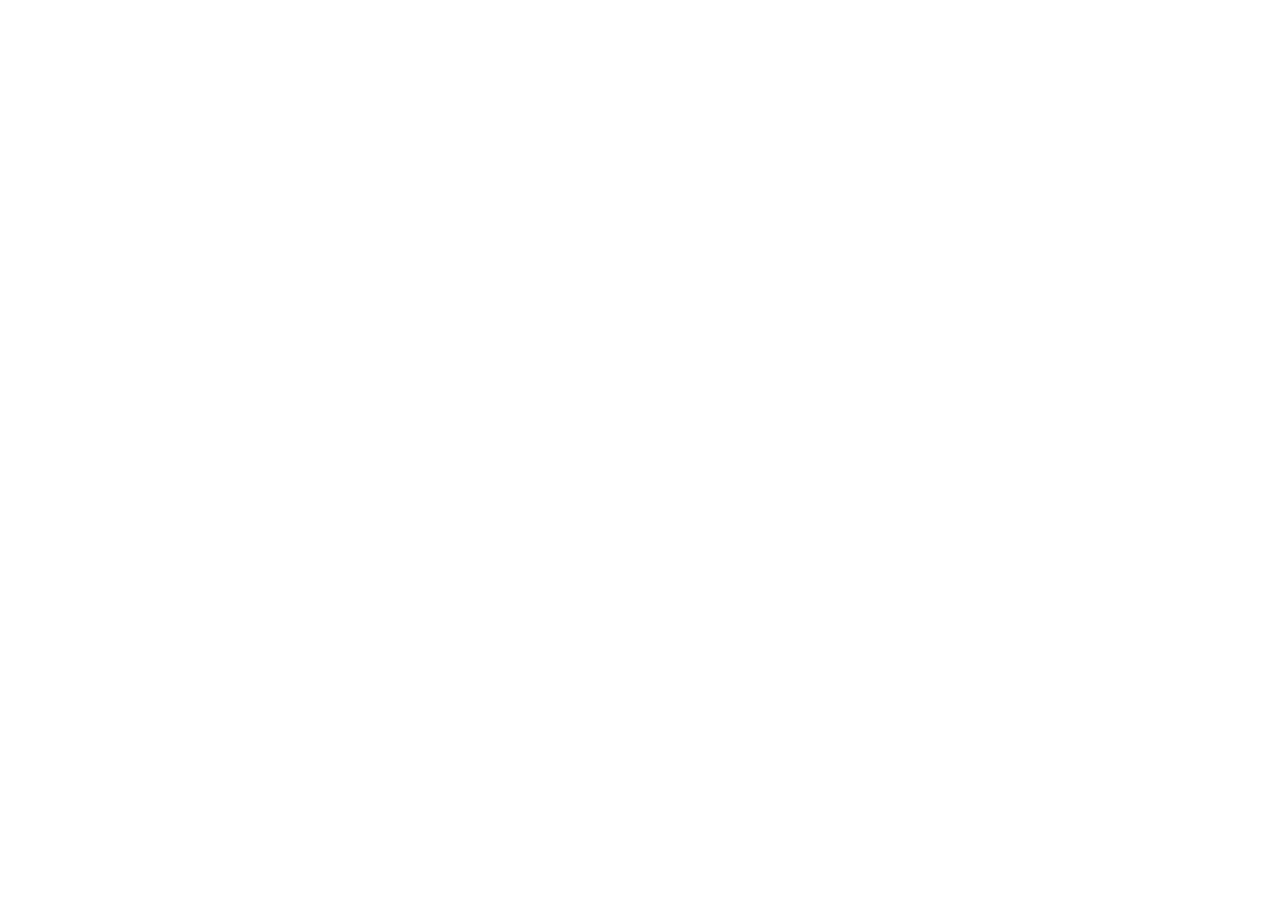
==== index.html @ 54f33415 "start of websitr Proj." ====
<!DOCTYPE html>
<html lang="en">
  <head>
    <meta charset="UTF-8" />
    <meta name="viewport" content="width=device-width, initial-scale=1.0" />
    <title>Document</title>
  </head>
  <body>
  </body>
</html>
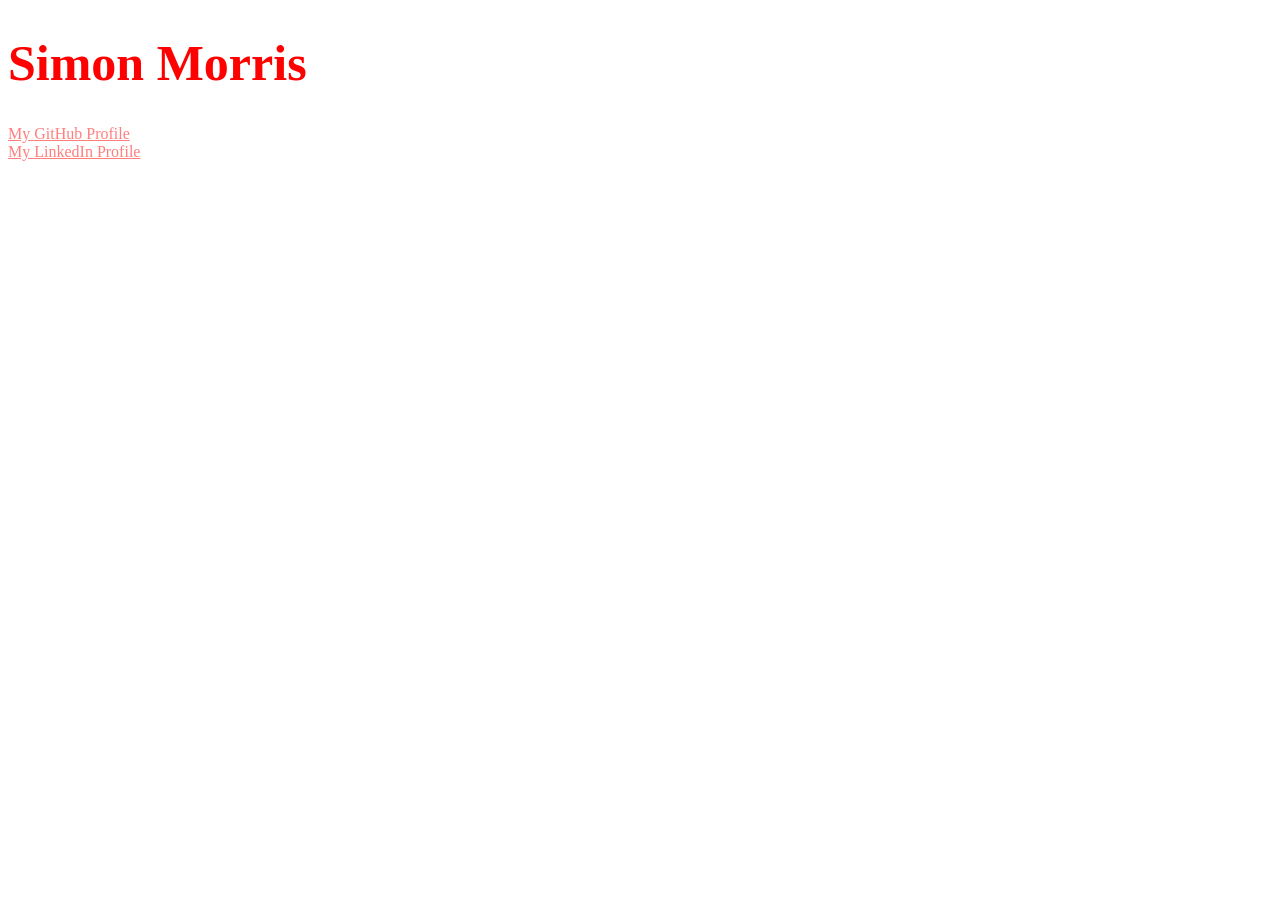
==== commit e800006f: "Links and css" ====
--- a/index.html
+++ b/index.html
@@ -1,10 +1,15 @@
 <!DOCTYPE html>
 <html lang="en">
   <head>
-    <meta charset="UTF-8" />
-    <meta name="viewport" content="width=device-width, initial-scale=1.0" />
-    <title>Document</title>
-  </head>
-  <body>
-  </body>
-</html>
+      <meta charset="UTF-8" />
+      <meta name="viewport" content="width=device-width, initial-scale=1.0" />
+      <title>Document</title>
+      <link rel="stylesheet" href="./styles/style.css" />
+   </head>
+      <h1 class = "name-header" >Simon Morris</h1>
+      <body>
+         <a href="https://github.com/Arxie-png" class = "link">My GitHub Profile</a>
+         <div></div>
+         <a href = "https://www.linkedin.com/in/simon-morris-4237a4299/" target ="_blank" rel="external" class="link">My LinkedIn Profile</a>
+      </body>
+   </html>
--- a/styles/style.css
+++ b/styles/style.css
@@ -0,0 +1,9 @@
+.link {
+   color:rgb(255, 126, 126);
+}
+
+.name-header {
+   color:red;
+   font-size: 50px;
+   
+}
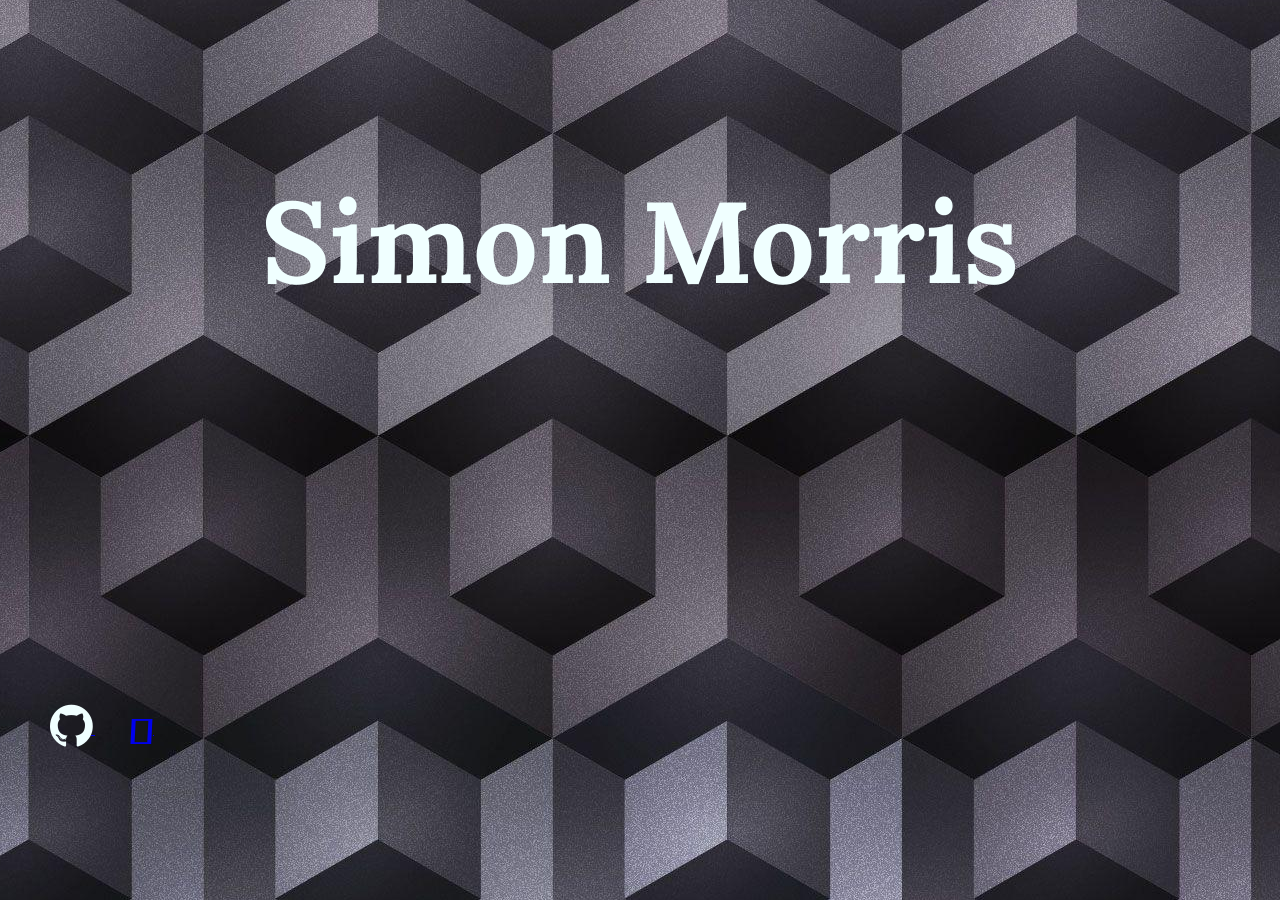
==== commit ccd8f23d: "First day" ====
--- a/index.html
+++ b/index.html
@@ -5,11 +5,19 @@
       <meta name="viewport" content="width=device-width, initial-scale=1.0" />
       <title>Document</title>
       <link rel="stylesheet" href="./styles/style.css" />
+      <link rel="stylesheet" href="https://cdnjs.cloudflare.com/ajax/libs/font-awesome/4.7.0/css/font-awesome.min.css">
    </head>
-      <h1 class = "name-header" >Simon Morris</h1>
       <body>
-         <a href="https://github.com/Arxie-png" class = "link">My GitHub Profile</a>
-         <div></div>
-         <a href = "https://www.linkedin.com/in/simon-morris-4237a4299/" target ="_blank" rel="external" class="link">My LinkedIn Profile</a>
+         <div class = "center-div">    
+            <h1 class = "name-header" >Simon Morris</h1>
+         </div>
+         <div class = "bottom-div">
+            <a href="https://github.com/Arxie-png" target = "_blank" rel="external">
+               <i class="fa fa-github"></i>
+            </a>
+            <a href = "https://www.linkedin.com/in/simon-morris-4237a4299/" target ="_blank" rel="external" >
+               <i class="fa-brands fa-linkedin"></i>
+            </a>
+         </div>
       </body>
    </html>
--- a/styles/style.css
+++ b/styles/style.css
@@ -1,9 +1,65 @@
-.link {
-   color:rgb(255, 126, 126);
+@import url('https://fonts.googleapis.com/css2?family=Libertinus+Serif:ital,wght@0,400;0,600;0,700;1,400;1,600;1,700&family=Lora:ital,wght@0,400..700;1,400..700&display=swap');
+
+html,
+body {
+   min-height: 100%;
+}
+
+
+
+body {
+   background-image: url('../images/tilingWP.jpg');
+   background-repeat: no-repeat;
+   background-position: center;   
+   display: flex;
+   flex-direction: column;
+}
+
+* {
+   margin: 0;
+   padding: 8px;
+   box-sizing: border-box;
+   font-family: 'Lora', serif;
+
+}
+
+.fa.fa-github {
+   color: Azure;
+   font-size: 50px;
+   position: relative;
+   top: 10px;
+   left: 10px;
+
+}
+
+.fa-brands.fa-linkedin {
+   font-size: 50px;
+   position: relative;
+   top: 10px;
+   left: 10px;
+
+}
+
+.center-div {
+   display: flex;
+   justify-content: center;
+   align-items: center;
+   height: 50vh;
+}
+
+.bottom-div {
+   position: absolute;
+   bottom: 0;
+   margin-top: auto;
+   display: flex-end;
+   justify-content: center;
+   align-items: center;   height: 25vh;
 }
 
 .name-header {
-   color:red;
-   font-size: 50px;
+   color: Azure;
+   font-size: 115px;
+   position: relative;
+
    
 }
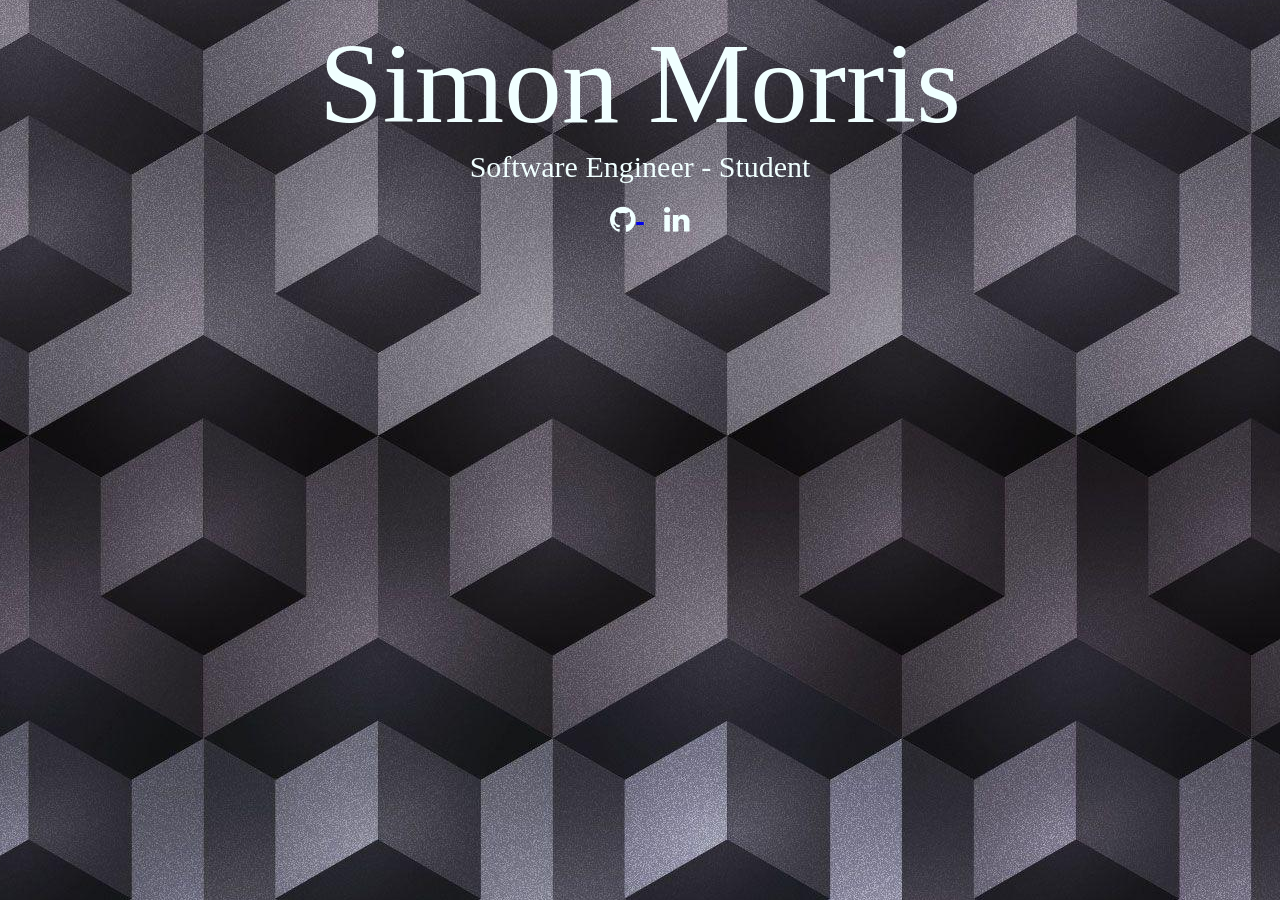
==== commit e6bd2a2c: "visual changes" ====
--- a/index.html
+++ b/index.html
@@ -8,16 +8,17 @@
       <link rel="stylesheet" href="https://cdnjs.cloudflare.com/ajax/libs/font-awesome/4.7.0/css/font-awesome.min.css">
    </head>
       <body>
-         <div class = "center-div">    
-            <h1 class = "name-header" >Simon Morris</h1>
-         </div>
-         <div class = "bottom-div">
-            <a href="https://github.com/Arxie-png" target = "_blank" rel="external">
-               <i class="fa fa-github"></i>
-            </a>
-            <a href = "https://www.linkedin.com/in/simon-morris-4237a4299/" target ="_blank" rel="external" >
-               <i class="fa-brands fa-linkedin"></i>
-            </a>
+         <div class = "felx-container">
+            <div class = "flex-item name-header"> Simon Morris</div>
+            <div class = "flex-item decription">Software Engineer - Student</div>
+            <div class = "flex-item links">
+               <a href="https://github.com/Arxie-png" target = "_blank" rel="external">
+                  <i class="fa fa-github"></i>
+               </a>
+               <a href = "https://www.linkedin.com/in/simon-morris-4237a4299/" target ="_blank" rel="external" >
+                  <i class="fa fa-linkedin"></i>
+               </a>
+            </div>
          </div>
       </body>
    </html>
--- a/styles/style.css
+++ b/styles/style.css
@@ -4,7 +4,6 @@
 body {
    min-height: 100%;
 }
-
 
 
 body {
@@ -15,45 +14,48 @@
    flex-direction: column;
 }
 
-* {
-   margin: 0;
-   padding: 8px;
-   box-sizing: border-box;
-   font-family: 'Lora', serif;
-
+.fa {
+   color: Azure;
+   font-size: 50px;
+   position: relative;
+   top: 10px;
+   left: 10px;
+   padding: 10px;
 }
 
 .fa.fa-github {
    color: Azure;
-   font-size: 50px;
+   font-size: 30px;
    position: relative;
    top: 10px;
    left: 10px;
 
 }
 
-.fa-brands.fa-linkedin {
-   font-size: 50px;
+
+.fa.fa-linkedin {
+   color: Azure;
+   font-size: 30px;
    position: relative;
    top: 10px;
-   left: 10px;
+   left:10px;
 
 }
 
-.center-div {
+.flex-container {
    display: flex;
+   flex-direction: column;
    justify-content: center;
    align-items: center;
-   height: 50vh;
+   height: 100vh;
 }
 
-.bottom-div {
-   position: absolute;
-   bottom: 0;
-   margin-top: auto;
-   display: flex-end;
-   justify-content: center;
-   align-items: center;   height: 25vh;
+.flex-item {
+   text-align: center;
+   color: Azure;
+   font-size: 30px;
+   position: relative;
+   top: 10px;
 }
 
 .name-header {
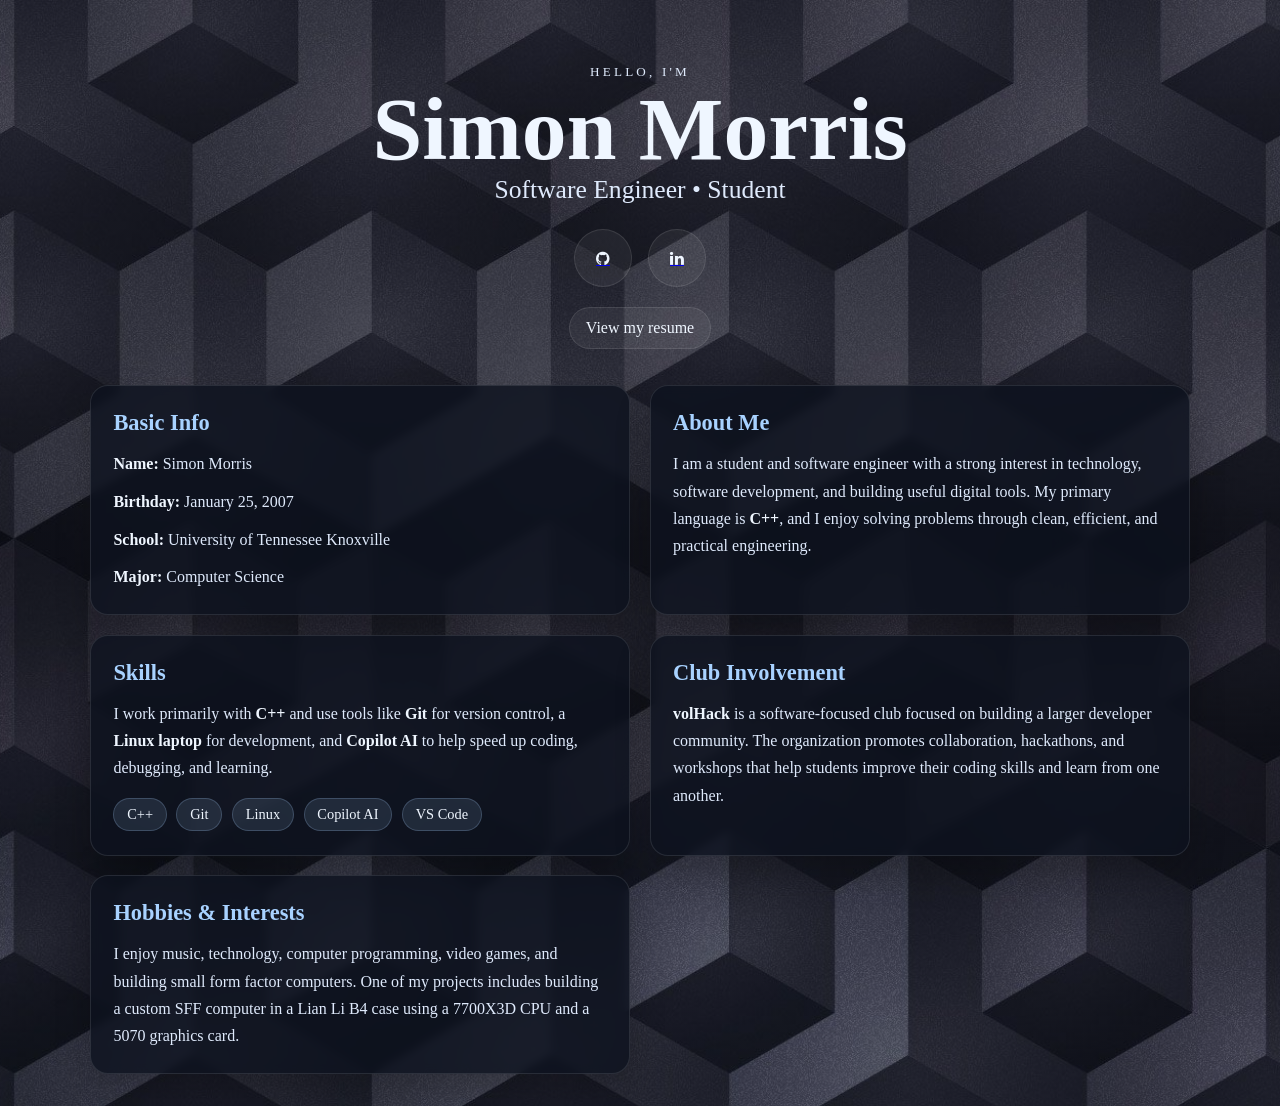
==== commit c350b2d4: "add portfolio resume and profile content Expand the personal website with profile sections, skills, " ====
--- a/index.html
+++ b/index.html
@@ -1,24 +1,87 @@
 <!DOCTYPE html>
 <html lang="en">
   <head>
-      <meta charset="UTF-8" />
-      <meta name="viewport" content="width=device-width, initial-scale=1.0" />
-      <title>Document</title>
-      <link rel="stylesheet" href="./styles/style.css" />
-      <link rel="stylesheet" href="https://cdnjs.cloudflare.com/ajax/libs/font-awesome/4.7.0/css/font-awesome.min.css">
-   </head>
-      <body>
-         <div class = "felx-container">
-            <div class = "flex-item name-header"> Simon Morris</div>
-            <div class = "flex-item decription">Software Engineer - Student</div>
-            <div class = "flex-item links">
-               <a href="https://github.com/Arxie-png" target = "_blank" rel="external">
-                  <i class="fa fa-github"></i>
-               </a>
-               <a href = "https://www.linkedin.com/in/simon-morris-4237a4299/" target ="_blank" rel="external" >
-                  <i class="fa fa-linkedin"></i>
-               </a>
-            </div>
+   <meta charset="UTF-8" />
+   <meta name="viewport" content="width=device-width, initial-scale=1.0" />
+   <title>Simon Morris | Profile</title>
+   <link rel="stylesheet" href="./styles/style.css" />
+   <link
+     rel="stylesheet"
+     href="https://cdnjs.cloudflare.com/ajax/libs/font-awesome/4.7.0/css/font-awesome.min.css"
+   />
+  </head>
+  <body>
+   <div class="page-shell">
+     <header class="hero">
+       <p class="eyebrow">Hello, I'm</p>
+       <h1>Simon Morris</h1>
+       <p class="subtitle">Software Engineer • Student</p>
+
+       <div class="social-links" aria-label="Social links">
+         <a href="https://github.com/Arxie-png" target="_blank" rel="noreferrer" aria-label="GitHub">
+           <i class="fa fa-github"></i>
+         </a>
+         <a href="https://www.linkedin.com/in/simon-morris-4237a4299/" target="_blank" rel="noreferrer" aria-label="LinkedIn">
+           <i class="fa fa-linkedin"></i>
+         </a>
+       </div>
+       <a class="resume-link" href="./resume.html">View my resume</a>
+     </header>
+
+     <main class="profile-grid">
+       <section class="info-box">
+         <h2>Basic Info</h2>
+         <ul class="details-list">
+           <li><span>Name:</span> Simon Morris</li>
+           <li><span>Birthday:</span> January 25, 2007</li>
+           <li><span>School:</span> University of Tennessee Knoxville</li>
+           <li><span>Major:</span> Computer Science</li>
+         </ul>
+       </section>
+
+       <section class="info-box">
+         <h2>About Me</h2>
+         <p>
+           I am a student and software engineer with a strong interest in technology, software development,
+           and building useful digital tools. My primary language is <strong>C++</strong>, and I enjoy solving
+           problems through clean, efficient, and practical engineering.
+         </p>
+       </section>
+
+       <section class="info-box">
+         <h2>Skills</h2>
+         <p>
+           I work primarily with <strong>C++</strong> and use tools like <strong>Git</strong> for version control,
+           a <strong>Linux laptop</strong> for development, and <strong>Copilot AI</strong> to help speed up coding,
+           debugging, and learning.
+         </p>
+         <div class="skill-list" aria-label="Skill tags">
+           <span class="skill-tag">C++</span>
+           <span class="skill-tag">Git</span>
+           <span class="skill-tag">Linux</span>
+           <span class="skill-tag">Copilot AI</span>
+           <span class="skill-tag">VS Code</span>
          </div>
-      </body>
-   </html>
+       </section>
+
+       <section class="info-box">
+         <h2>Club Involvement</h2>
+         <p>
+           <strong>volHack</strong> is a software-focused club focused on building a larger developer community.
+           The organization promotes collaboration, hackathons, and workshops that help students improve their
+           coding skills and learn from one another.
+         </p>
+       </section>
+
+       <section class="info-box">
+         <h2>Hobbies & Interests</h2>
+         <p>
+           I enjoy music, technology, computer programming, video games, and building small form factor computers.
+           One of my projects includes building a custom SFF computer in a Lian Li B4 case using a 7700X3D CPU
+           and a 5070 graphics card.
+         </p>
+       </section>
+     </main>
+   </div>
+  </body>
+</html>
--- a/styles/style.css
+++ b/styles/style.css
@@ -1,67 +1,455 @@
+:root {
+ --bg-dark: rgba(8, 9, 18, 0.74);
+ --panel-dark: rgba(13, 18, 30, 0.8);
+ --panel-soft: rgba(24, 34, 52, 0.78);
+ --text-main: #eff6ff;
+ --text-soft: #dfeafc;
+ --accent: #a8d2ff;
+ --border: rgba(255, 255, 255, 0.1);
+ --shadow: rgba(0, 0, 0, 0.24);
+}
+
 @import url('https://fonts.googleapis.com/css2?family=Libertinus+Serif:ital,wght@0,400;0,600;0,700;1,400;1,600;1,700&family=Lora:ital,wght@0,400..700;1,400..700&display=swap');
+
+* {
+ box-sizing: border-box;
+}
 
 html,
 body {
-   min-height: 100%;
-}
-
+ min-height: 100%;
+ margin: 0;
+}
 
 body {
-   background-image: url('../images/tilingWP.jpg');
-   background-repeat: no-repeat;
-   background-position: center;   
-   display: flex;
-   flex-direction: column;
+ min-height: 100vh;
+ display: flex;
+ align-items: center;
+ justify-content: center;
+ padding: 2rem;
+ background-image: linear-gradient(rgba(12, 16, 28, 0.56), rgba(12, 16, 28, 0.56)),
+   url('../images/tilingWP.jpg');
+ background-repeat: no-repeat;
+ background-position: center;
+ background-size: cover;
+ font-family: 'Lora', serif;
+ color: var(--text-main);
+}
+
+.page-shell {
+ width: min(1100px, 100%);
+}
+
+.hero {
+ text-align: center;
+ padding: 2rem 1.5rem 1rem;
+}
+
+.eyebrow {
+ margin: 0;
+ letter-spacing: 0.2rem;
+ text-transform: uppercase;
+ color: var(--text-soft);
+ font-size: 0.82rem;
+}
+
+h1 {
+ margin: 0.35rem 0 0.25rem;
+ font-size: clamp(3.5rem, 7vw, 7rem);
+ line-height: 0.95;
+ color: var(--text-main);
+ font-family: 'Libertinus Serif', serif;
+}
+
+.subtitle {
+ margin: 0;
+ color: var(--text-soft);
+ font-size: clamp(1.1rem, 2vw, 1.6rem);
+}
+
+.social-links {
+ display: flex;
+ justify-content: center;
+ gap: 1rem;
+ margin-top: 1.5rem;
+}
+
+.social-links a {
+ display: inline-flex;
+ align-items: center;
+ justify-content: center;
+ width: 58px;
+ height: 58px;
+ border-radius: 50%;
+ background: rgba(255, 255, 255, 0.06);
+ border: 1px solid var(--border);
+ transition: transform 0.2s ease, background 0.2s ease;
+}
+
+.social-links a:hover {
+ background: rgba(168, 210, 255, 0.12);
+ transform: translateY(-2px);
+}
+
+.resume-link,
+.back-link {
+  color: var(--text-main);
+  text-decoration: none;
+}
+
+.resume-link {
+  display: inline-block;
+  margin-top: 1.25rem;
+  padding: 0.7rem 1rem;
+  border: 1px solid var(--border);
+  border-radius: 999px;
+  background: rgba(255, 255, 255, 0.06);
+  transition: background 0.2s ease, transform 0.2s ease;
+}
+
+.resume-link:hover {
+  background: rgba(168, 210, 255, 0.14);
+  transform: translateY(-2px);
 }
 
 .fa {
-   color: Azure;
-   font-size: 50px;
-   position: relative;
-   top: 10px;
-   left: 10px;
-   padding: 10px;
-}
-
-.fa.fa-github {
-   color: Azure;
-   font-size: 30px;
-   position: relative;
-   top: 10px;
-   left: 10px;
-
-}
-
-
-.fa.fa-linkedin {
-   color: Azure;
-   font-size: 30px;
-   position: relative;
-   top: 10px;
-   left:10px;
-
-}
-
-.flex-container {
-   display: flex;
-   flex-direction: column;
-   justify-content: center;
-   align-items: center;
-   height: 100vh;
-}
-
-.flex-item {
-   text-align: center;
-   color: Azure;
-   font-size: 30px;
-   position: relative;
-   top: 10px;
-}
-
-.name-header {
-   color: Azure;
-   font-size: 115px;
-   position: relative;
-
-   
-}+ color: var(--text-main);
+ font-size: 1.8rem;
+}
+
+.profile-grid {
+ display: grid;
+ grid-template-columns: repeat(2, minmax(250px, 1fr));
+ gap: 1.2rem;
+ margin-top: 1.25rem;
+}
+
+.info-box {
+ background: var(--panel-dark);
+ border: 1px solid var(--border);
+ border-radius: 18px;
+ padding: 1.5rem 1.4rem;
+ box-shadow: 0 18px 35px var(--shadow);
+ backdrop-filter: blur(4px);
+}
+
+.info-box h2 {
+ margin: 0 0 0.9rem;
+ color: var(--accent);
+ font-size: 1.4rem;
+ font-family: 'Libertinus Serif', serif;
+}
+
+.info-box p,
+.details-list li {
+ color: var(--text-soft);
+ line-height: 1.7;
+ font-size: 1rem;
+ margin: 0;
+}
+
+.details-list {
+ list-style: none;
+ padding: 0;
+ margin: 0;
+ display: grid;
+ gap: 0.65rem;
+}
+
+.details-list span {
+ color: var(--text-main);
+ font-weight: 700;
+}
+
+.skill-list {
+ display: flex;
+ flex-wrap: wrap;
+ gap: 0.6rem;
+ margin-top: 1rem;
+}
+
+.skill-tag {
+ display: inline-block;
+ background: rgba(168, 210, 255, 0.12);
+ border: 1px solid rgba(168, 210, 255, 0.22);
+ border-radius: 999px;
+ padding: 0.45rem 0.8rem;
+ color: var(--text-main);
+ font-size: 0.9rem;
+}
+
+strong {
+ color: var(--text-main);
+}
+
+.resume-page {
+  width: min(900px, 100%);
+  margin: 0 auto;
+}
+
+.back-link {
+  display: inline-block;
+  margin-bottom: 1rem;
+  color: var(--text-soft);
+}
+
+.back-link:hover,
+.resume-contact a:hover {
+  color: var(--accent);
+}
+
+.resume-sheet {
+  padding: clamp(1.5rem, 4vw, 3.5rem);
+  background: rgba(13, 18, 30, 0.88);
+  border: 1px solid var(--border);
+  border-radius: 18px;
+  box-shadow: 0 20px 40px var(--shadow);
+}
+
+.resume-header {
+  padding-bottom: 1.5rem;
+  border-bottom: 1px solid var(--border);
+}
+
+.resume-header h1 {
+  font-size: clamp(3rem, 7vw, 5.5rem);
+}
+
+.resume-role {
+  margin: 0.5rem 0 1rem;
+  color: var(--text-soft);
+  font-size: 1.15rem;
+}
+
+.resume-contact {
+  display: flex;
+  flex-wrap: wrap;
+  gap: 1rem;
+}
+
+.resume-contact a,
+.resume-contact span {
+  color: var(--accent);
+}
+
+.resume-section {
+  padding: 1.5rem 0;
+  border-bottom: 1px solid var(--border);
+}
+
+.resume-section:last-child {
+  border-bottom: 0;
+  padding-bottom: 0;
+}
+
+.resume-layout {
+  display: grid;
+  grid-template-columns: minmax(0, 1.8fr) minmax(220px, 0.9fr);
+  gap: 2rem;
+}
+
+.resume-main .resume-section {
+  padding: 2rem 0;
+}
+
+.resume-sidebar .resume-section {
+  padding: 1.25rem 0;
+}
+
+.resume-featured h2 {
+  font-size: 1.65rem;
+}
+
+.resume-skill-groups {
+  display: grid;
+  gap: 1.5rem;
+}
+
+.resume-skill-groups h3 {
+  margin: 0 0 0.65rem;
+  color: #174a7c;
+}
+
+.resume-section h2 {
+  margin: 0 0 0.75rem;
+  color: #315f8f;
+  font-family: 'Libertinus Serif', serif;
+}
+
+.resume-section p,
+.resume-entry li {
+  color: var(--text-soft);
+  line-height: 1.7;
+}
+
+.resume-entry h3 {
+  margin: 0;
+  color: var(--text-main);
+}
+
+.resume-entry p {
+  margin: 0.2rem 0 0;
+}
+
+.resume-entry ul {
+  margin: 0.9rem 0 0;
+  padding-left: 1.2rem;
+}
+
+.resume-skills {
+  display: flex;
+  flex-wrap: wrap;
+  gap: 0.6rem;
+}
+
+.resume-skills span {
+  padding: 0.45rem 0.8rem;
+  color: var(--text-main);
+  background: #173b63;
+  border: 1px solid #3f6f9f;
+  border-radius: 999px;
+}
+
+@media (max-width: 760px) {
+ .profile-grid {
+   grid-template-columns: 1fr;
+ }
+
+ .resume-layout {
+   grid-template-columns: 1fr;
+   gap: 0;
+ }
+}
+
+@media (max-width: 640px) {
+ body {
+   padding: 1.25rem;
+ }
+
+ .info-box {
+   padding: 1.2rem 1rem;
+ }
+
+ .social-links a {
+   width: 48px;
+   height: 48px;
+ }
+}
+
+@media print {
+ @page {
+   margin: 0.65in;
+   size: letter;
+ }
+
+ body {
+   display: block;
+   min-height: auto;
+   padding: 0;
+   background: #fff;
+   color: #111;
+ }
+
+ .back-link {
+   display: none;
+ }
+
+ .resume-page {
+   width: 100%;
+ }
+
+ .resume-sheet {
+   padding: 0;
+   background: #fff;
+   border: 0;
+   border-radius: 0;
+   box-shadow: none;
+ }
+
+ .resume-header,
+ .resume-section {
+   border-color: #c9cdd4;
+ }
+
+ .resume-header {
+   padding-bottom: 0.75rem;
+ }
+
+ .resume-header h1 {
+   font-size: 3.4rem;
+ }
+
+ .resume-role {
+   margin: 0.25rem 0 0.6rem;
+   font-size: 1rem;
+ }
+
+ .resume-section {
+   padding: 0.75rem 0;
+ }
+
+ .resume-main .resume-section,
+ .resume-sidebar .resume-section {
+   padding: 0.65rem 0;
+ }
+
+ .resume-section h2 {
+   margin-bottom: 0.35rem;
+   font-size: 1.2rem;
+ }
+
+ .resume-section p,
+ .resume-entry li {
+   font-size: 0.9rem;
+   line-height: 1.35;
+ }
+
+ .resume-entry ul {
+   margin-top: 0.45rem;
+ }
+
+ .resume-skills {
+   gap: 0.35rem;
+ }
+
+ .resume-skills span {
+   padding: 0.25rem 0.55rem;
+   font-size: 0.8rem;
+ }
+
+ .resume-skill-groups {
+   gap: 0.6rem;
+ }
+
+ .eyebrow,
+ .resume-role,
+ .resume-section p,
+ .resume-entry li {
+   color: #333;
+ }
+
+ .resume-header h1,
+ .resume-entry h3,
+ .resume-skills span {
+   color: #111;
+ }
+
+ .resume-section h2 {
+   color: #315f8f;
+ }
+
+ .resume-skill-groups h3 {
+   color: #0e3965;
+ }
+
+ .resume-contact a,
+ .resume-contact span {
+   color: #315f8f;
+ }
+
+ .resume-skills span {
+   background: #eef3f7;
+   border-color: #8fa8bb;
+   color: #172a3a;
+ }
+}
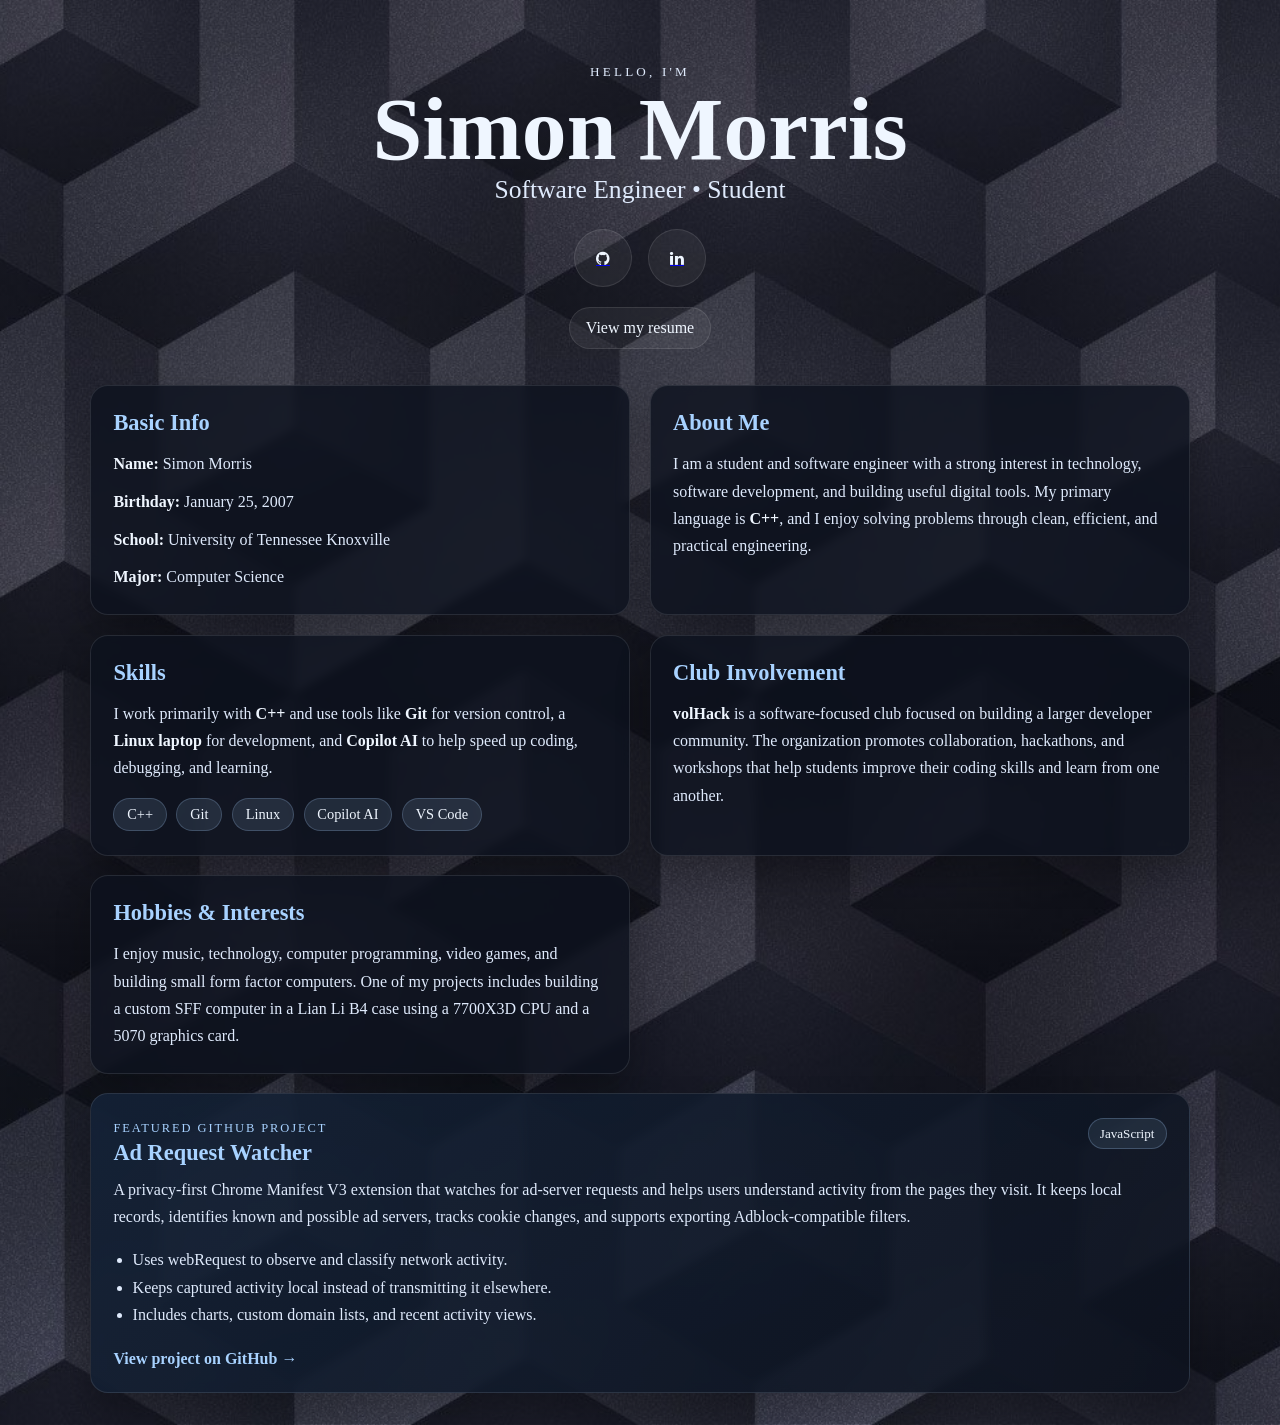
==== commit 4dc41234: "make featured project configurable Move the featured GitHub project content into a dedicated configu" ====
--- a/index.html
+++ b/index.html
@@ -81,7 +81,28 @@
            and a 5070 graphics card.
          </p>
        </section>
+
+       <section class="info-box featured-project">
+         <div class="project-heading">
+           <div>
+             <p class="project-label">Featured GitHub Project</p>
+             <h2 id="project-title"></h2>
+           </div>
+           <span class="project-language" id="project-language"></span>
+         </div>
+         <p id="project-description"></p>
+         <ul class="project-highlights" id="project-highlights"></ul>
+         <a
+           class="project-link"
+           id="project-link"
+           target="_blank"
+           rel="noreferrer"
+         >
+           View project on GitHub <span aria-hidden="true">&rarr;</span>
+         </a>
+       </section>
      </main>
    </div>
+   <script src="./project-config.js"></script>
   </body>
 </html>
--- a/styles/style.css
+++ b/styles/style.css
@@ -182,6 +182,59 @@
  color: var(--text-main);
 }
 
+.featured-project {
+  grid-column: 1 / -1;
+  background: linear-gradient(135deg, rgba(20, 34, 55, 0.9), rgba(13, 18, 30, 0.88));
+}
+
+.project-heading {
+  display: flex;
+  align-items: flex-start;
+  justify-content: space-between;
+  gap: 1rem;
+}
+
+.project-label {
+  margin: 0 0 0.35rem;
+  color: var(--accent) !important;
+  font-size: 0.78rem !important;
+  letter-spacing: 0.12rem;
+  text-transform: uppercase;
+}
+
+.project-heading h2 {
+  margin-bottom: 0.65rem;
+}
+
+.project-language {
+  flex-shrink: 0;
+  padding: 0.4rem 0.7rem;
+  border: 1px solid rgba(168, 210, 255, 0.24);
+  border-radius: 999px;
+  color: var(--text-main);
+  background: rgba(168, 210, 255, 0.1);
+  font-size: 0.82rem;
+}
+
+.project-highlights {
+  margin: 1rem 0;
+  padding-left: 1.2rem;
+  color: var(--text-soft);
+  line-height: 1.7;
+}
+
+.project-link {
+  display: inline-block;
+  margin-top: 0.35rem;
+  color: var(--accent);
+  font-weight: 700;
+  text-decoration: none;
+}
+
+.project-link:hover {
+  color: var(--text-main);
+}
+
 .resume-page {
   width: min(900px, 100%);
   margin: 0 auto;
@@ -319,6 +372,15 @@
    grid-template-columns: 1fr;
    gap: 0;
  }
+
+ .project-heading {
+   display: block;
+ }
+
+ .project-language {
+   display: inline-block;
+   margin-top: 0.3rem;
+ }
 }
 
 @media (max-width: 640px) {
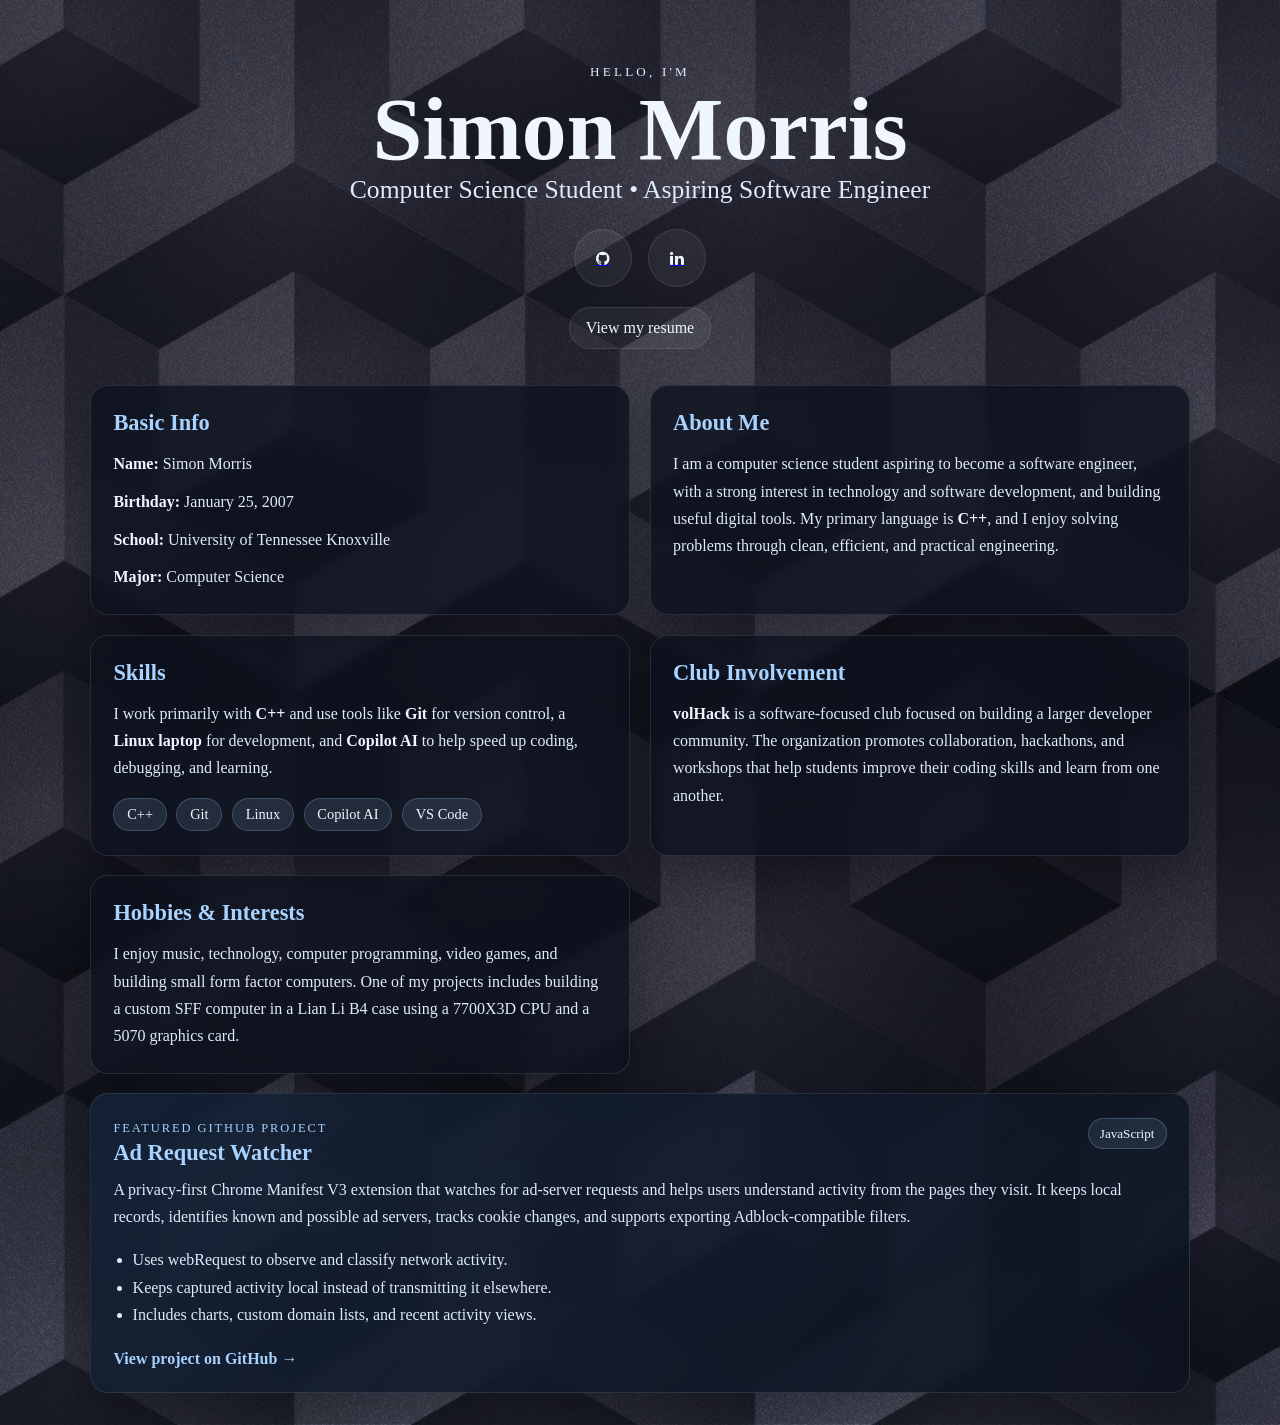
==== commit 20348130: "update resume with student project details Add current education details and coursework, describe th" ====
--- a/index.html
+++ b/index.html
@@ -15,7 +15,7 @@
      <header class="hero">
        <p class="eyebrow">Hello, I'm</p>
        <h1>Simon Morris</h1>
-       <p class="subtitle">Software Engineer • Student</p>
+       <p class="subtitle">Computer Science Student • Aspiring Software Engineer</p>
 
        <div class="social-links" aria-label="Social links">
          <a href="https://github.com/Arxie-png" target="_blank" rel="noreferrer" aria-label="GitHub">
@@ -42,7 +42,7 @@
        <section class="info-box">
          <h2>About Me</h2>
          <p>
-           I am a student and software engineer with a strong interest in technology, software development,
+           I am a computer science student aspiring to become a software engineer, with a strong interest in technology and software development,
            and building useful digital tools. My primary language is <strong>C++</strong>, and I enjoy solving
            problems through clean, efficient, and practical engineering.
          </p>
--- a/styles/style.css
+++ b/styles/style.css
@@ -260,24 +260,26 @@
 }
 
 .resume-header {
-  padding-bottom: 1.5rem;
-  border-bottom: 1px solid var(--border);
+  padding: 0 0 1.3rem;
+  border-bottom: 2px solid rgba(168, 210, 255, 0.3);
 }
 
 .resume-header h1 {
-  font-size: clamp(3rem, 7vw, 5.5rem);
+  margin-top: 0;
+  font-size: clamp(2.8rem, 6vw, 4.6rem);
 }
 
 .resume-role {
-  margin: 0.5rem 0 1rem;
+  margin: 0.45rem 0 0.9rem;
   color: var(--text-soft);
-  font-size: 1.15rem;
+  font-size: 1.05rem;
 }
 
 .resume-contact {
   display: flex;
   flex-wrap: wrap;
-  gap: 1rem;
+  gap: 0.45rem 1.2rem;
+  font-size: 0.95rem;
 }
 
 .resume-contact a,
@@ -286,7 +288,7 @@
 }
 
 .resume-section {
-  padding: 1.5rem 0;
+  padding: 1.1rem 0;
   border-bottom: 1px solid var(--border);
 }
 
@@ -295,72 +297,52 @@
   padding-bottom: 0;
 }
 
-.resume-layout {
-  display: grid;
-  grid-template-columns: minmax(0, 1.8fr) minmax(220px, 0.9fr);
-  gap: 2rem;
-}
-
-.resume-main .resume-section {
-  padding: 2rem 0;
-}
-
-.resume-sidebar .resume-section {
-  padding: 1.25rem 0;
-}
-
-.resume-featured h2 {
-  font-size: 1.65rem;
-}
-
-.resume-skill-groups {
-  display: grid;
-  gap: 1.5rem;
-}
-
-.resume-skill-groups h3 {
+.resume-section h2 {
   margin: 0 0 0.65rem;
-  color: #174a7c;
-}
-
-.resume-section h2 {
-  margin: 0 0 0.75rem;
-  color: #315f8f;
-  font-family: 'Libertinus Serif', serif;
+  color: #78a9d8;
+  font-family: 'Lora', serif;
+  font-size: 1.08rem;
+  letter-spacing: 0.09rem;
+  text-transform: uppercase;
 }
 
 .resume-section p,
 .resume-entry li {
   color: var(--text-soft);
-  line-height: 1.7;
+  line-height: 1.55;
+  font-size: 0.97rem;
 }
 
 .resume-entry h3 {
   margin: 0;
   color: var(--text-main);
+  font-size: 1.02rem;
 }
 
 .resume-entry p {
   margin: 0.2rem 0 0;
 }
 
+.experience-entry {
+  margin-top: 1rem;
+}
+
 .resume-entry ul {
-  margin: 0.9rem 0 0;
+  margin: 0.55rem 0 0;
   padding-left: 1.2rem;
 }
 
-.resume-skills {
-  display: flex;
-  flex-wrap: wrap;
-  gap: 0.6rem;
-}
-
-.resume-skills span {
-  padding: 0.45rem 0.8rem;
+.resume-skill-groups {
+  display: grid;
+  gap: 0.32rem;
+}
+
+.resume-skill-groups p {
+  margin: 0;
+}
+
+.resume-skill-groups strong {
   color: var(--text-main);
-  background: #173b63;
-  border: 1px solid #3f6f9f;
-  border-radius: 999px;
 }
 
 @media (max-width: 760px) {
@@ -368,11 +350,6 @@
    grid-template-columns: 1fr;
  }
 
- .resume-layout {
-   grid-template-columns: 1fr;
-   gap: 0;
- }
-
  .project-heading {
    display: block;
  }
@@ -400,7 +377,7 @@
 
 @media print {
  @page {
-   margin: 0.65in;
+   margin: 0.32in;
    size: letter;
  }
 
@@ -447,40 +424,30 @@
  }
 
  .resume-section {
-   padding: 0.75rem 0;
- }
-
- .resume-main .resume-section,
- .resume-sidebar .resume-section {
-   padding: 0.65rem 0;
+   padding: 0.28rem 0;
  }
 
  .resume-section h2 {
-   margin-bottom: 0.35rem;
-   font-size: 1.2rem;
+   margin-bottom: 0.25rem;
+   font-size: 0.94rem;
  }
 
  .resume-section p,
  .resume-entry li {
+   font-size: 0.82rem;
+   line-height: 1.25;
+ }
+
+ .resume-entry ul {
+   margin-top: 0.2rem;
+ }
+
+ .experience-entry {
+   margin-top: 0.5rem;
+ }
+
+ .resume-entry h3 {
    font-size: 0.9rem;
-   line-height: 1.35;
- }
-
- .resume-entry ul {
-   margin-top: 0.45rem;
- }
-
- .resume-skills {
-   gap: 0.35rem;
- }
-
- .resume-skills span {
-   padding: 0.25rem 0.55rem;
-   font-size: 0.8rem;
- }
-
- .resume-skill-groups {
-   gap: 0.6rem;
  }
 
  .eyebrow,
@@ -491,17 +458,12 @@
  }
 
  .resume-header h1,
- .resume-entry h3,
- .resume-skills span {
+ .resume-entry h3 {
    color: #111;
  }
 
  .resume-section h2 {
-   color: #315f8f;
- }
-
- .resume-skill-groups h3 {
-   color: #0e3965;
+   color: #173b63;
  }
 
  .resume-contact a,
@@ -509,9 +471,7 @@
    color: #315f8f;
  }
 
- .resume-skills span {
-   background: #eef3f7;
-   border-color: #8fa8bb;
-   color: #172a3a;
- }
-}
+ .resume-skill-groups strong {
+   color: #111;
+ }
+}
